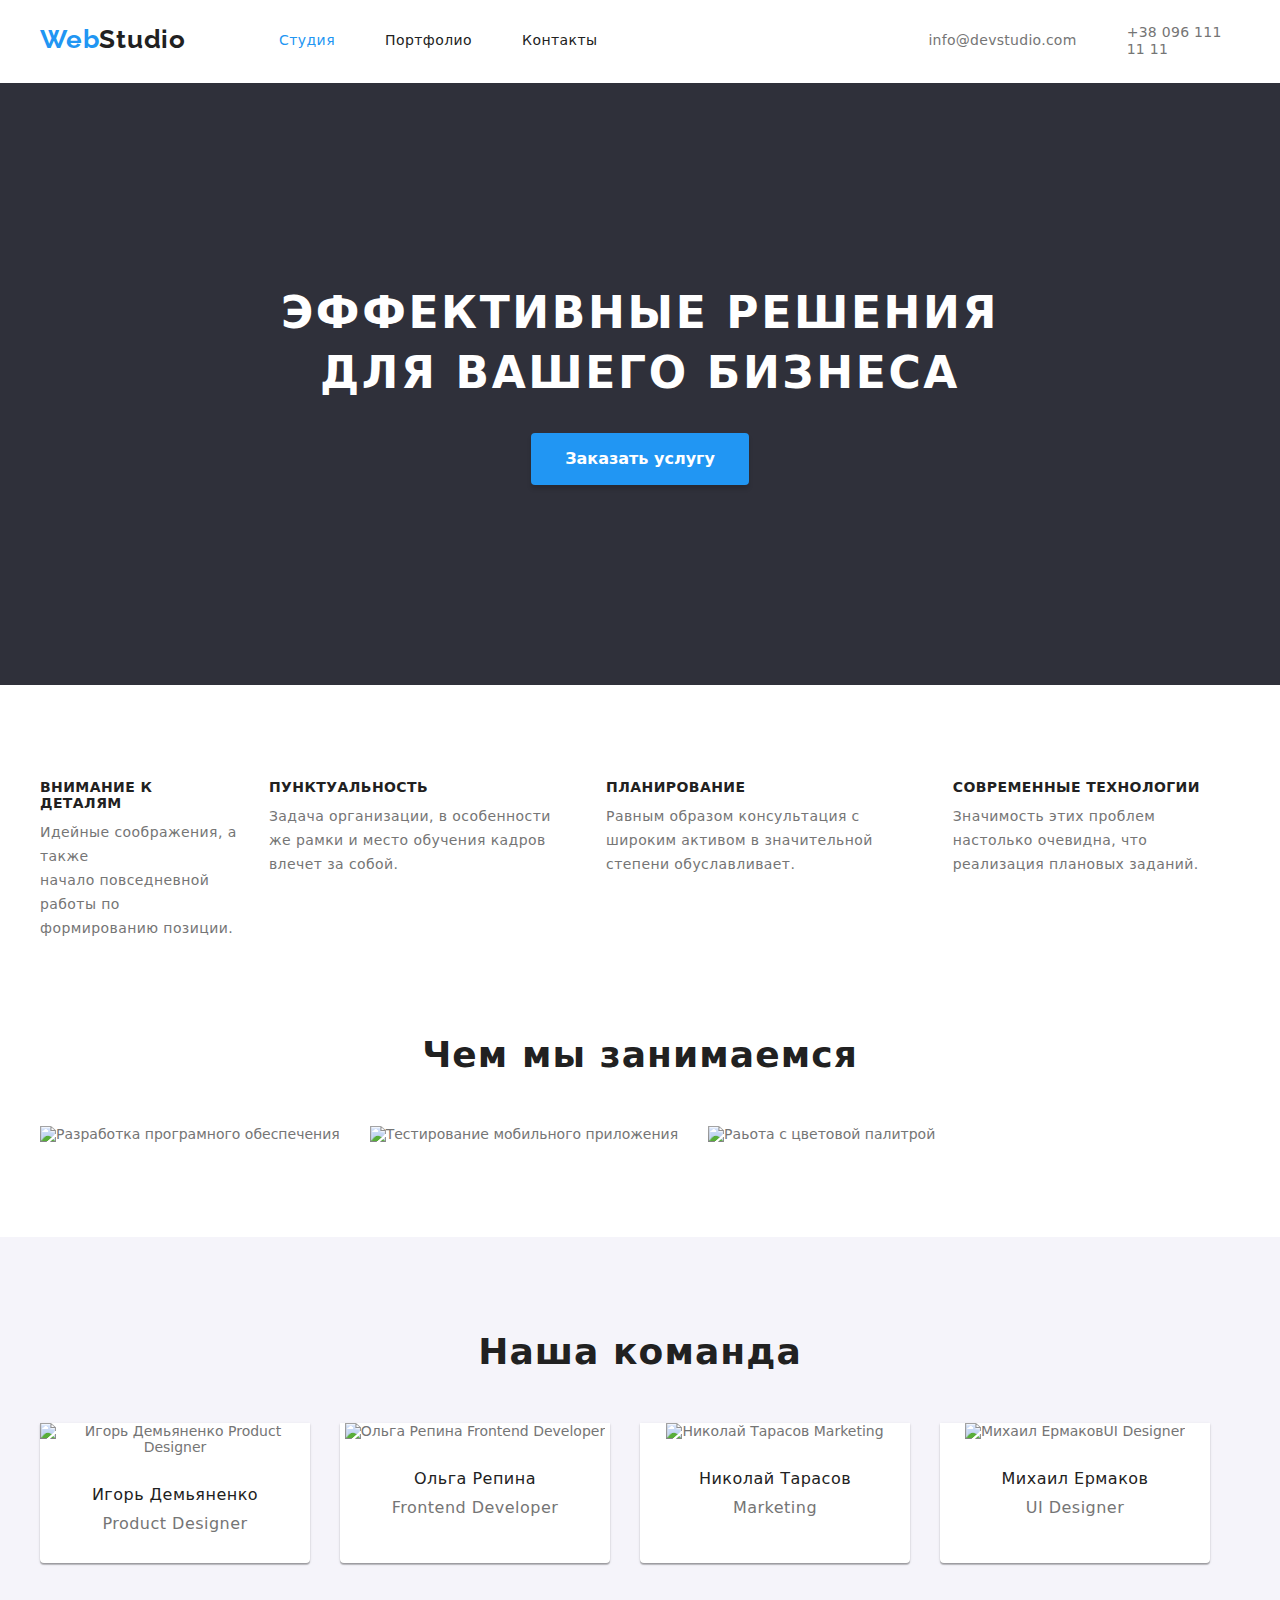
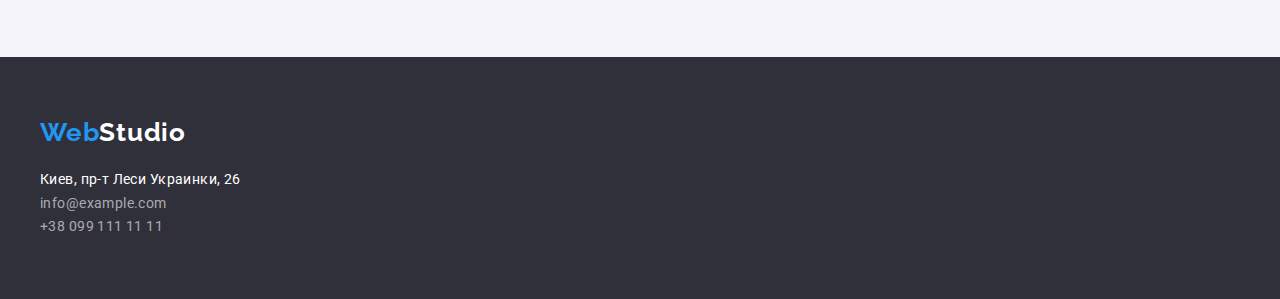
==== index.html @ 377e7682 "Флекс контейнери розмітка" ====
<!DOCTYPE html>
<html lang="ru">
  <head>
    <meta charset="UTF-8" />
    <meta http-equiv="X-UA-Compatible" content="IE=edge" />
    <meta name="viewport" content="width=device-width, initial-scale=1.0" />
    <title>Document</title>
    <link rel="stylesheet" href="./css/styles.css" />
    <link rel="preconnect" href="https://fonts.googleapis.com" />
    <link rel="preconnect" href="https://fonts.gstatic.com" crossorigin />
    <link
      href="https://fonts.googleapis.com/css2?family=Raleway:wght@700&family=Roboto:wght@400;500;700;900&display=swap"
      rel="stylesheet"
    />
    <link
      rel="stylesheet"
      href="https://cdnjs.cloudflare.com/ajax/libs/modern-normalize/1.1.0/modern-normalize.min.css"
    />
  </head>
  <body>
    <!-- Header -->
    <header >
      <div class="container header-container">
        <nav class="nav">
          <a href="" lang="en" class="logo"
            >Web<span class="studio">Studio</span></a
          >
          <ul class="list header-list ">
            <li class="list">
              <a href="" class="nav-link active link">Студия</a>
            </li class="list">
            <li>
              <a href="./portfolio.html" class="nav-link link">Портфолио</a>
            </li class="list">
            <li class="list"><a href="" class="nav-link link">Контакты</a></li>
          </ul>
        </nav>
        <ul class="list header-contacts">
          <li>
            <a href="mailto:info@devstudio.com" lang="en" class="info link"
              >info@devstudio.com</a
            >
          </li>
          <li>
            <a href="tel:+380961111111" class="info link">+38 096 111 11 11</a>
          </li>
        </ul>
      </div>
    </header>

    <main>
      <!-- Эффективные решения для вашего бизнеса -->
      <section class="hero section-padding">
        <h1 class="hero-title">
          Эффективные решения <br />
          для вашего бизнеса
        </h1>
        <button type="button" class="button-hero">Заказать услугу</button>
      </section>

      <!--Текстові блоки -->
      <section class="features section">
       <div class="container">
            <h2 hidden>Features</h2>
        <ul class="list features-list">
          <li class="features-item">
            <h3 class="features-header">Внимание к деталям</h3>
            <p class="features-text">
              Идейные соображения, а также <br>
              начало повседневной работы по
              формированию позиции.
            </p>
          </li>
          <li class="features-item">
            <h3 class="features-header">Пунктуальность</h3>
            <p class="features-text">
              Задача организации, в особенности же рамки и место обучения кадров
              влечет за собой.
            </p>
          </li>
          <li class="features-item">
            <h3 class="features-header">Планирование</h3>
            <p class="features-text">
              Равным образом консультация с широким активом в значительной
              степени обуславливает.
            </p>
          </li>
          <li class="features-item">
            <h3 class="features-header">Современные технологии</h3>
            <p class="features-text">
              Значимость этих проблем настолько очевидна, что реализация
              плановых заданий.
            </p>
          </li>
        </ul>
       </div>
      </section>
      <!-- Чем мы занимаемся -->
      <section class="occupation  section-bottom">
        <h2 class="occupation-header header">Чем мы занимаемся</h2>
       <div class="container">
            <ul class="list occupation-list">
          <li class="occupation-item">
            <img
              src="../goit-markup-hw-01/images/box1.jpg"
              alt="Разработка програмного обеспечения"
              width="370"
            />
          </li>
          <li class="occupation-item">
            <img
              src="../goit-markup-hw-01/images/box2.jpg"
              alt="Тестирование мобильного приложения"
              width="370"
            />
          </li>
          <li class="occupation-item">
            <img
              src="../goit-markup-hw-01/images/box3.jpg"
              alt="Раьота с цветовой палитрой"
              width="370"
            />
          </li>
        </ul>
       </div>
      </section>
      <!-- Команда -->
      <section class="team section">
        <div class="container">
            <h2 class="header comand-header">Наша команда</h2>
        <ul class="list team-list">
          <li class="team-icon">
            <img
              src="../goit-markup-hw-01/images/people1.jpg"
              alt="Игорь Демьяненко Product Designer"
              width="270"
            />
            <h3 class="team-name">Игорь Демьяненко</h3>
            <p lang="en" class="team-text">Product Designer</p>
          </li>
          <li class="team-icon">
            <img
              src="../goit-markup-hw-01/images/people2.jpg"
              alt="Ольга Репина Frontend Developer"
              width="270"
            />
            <h3 class="team-name">Ольга Репина</h3>
            <p lang="en" class="team-text">Frontend Developer</p>
          </li>
          <li class="team-icon">
            <img
              src="../goit-markup-hw-01/images/people3.jpg"
              alt="Николай Тарасов Marketing"
              width="270"
            />
            <h3 class="team-name">Николай Тарасов</h3>
            <p lang="en" class="team-text">Marketing</p>
          </li>
          <li class="team-icon">
            <img
              src="../goit-markup-hw-01/images/people4.jpg"
              alt=" Михаил ЕрмаковUI Designer"
              width="270"
            />
            <h3 class="team-name">Михаил Ермаков</h3>
            <p lang="en" class="team-text">UI Designer</p>
          </li>
        </ul>
        </div>
      </section>
    </main>

    <footer>
     <div class="container small-container">
          <a href="" lang="en" class="logo logo-bottom"
        >Web<span class="studio-bottom">Studio</span></a
      >
      <address>
        <ul class="list footer-list">
          <li>
            <a href="" class="footer-link address link"
              >Киев, пр-т Леси Украинки, 26</a
            >
          </li>
          <li>
            <a href="mailto:info@example.com " class="footer-link link"
              >info@example.com</a
            >
          </li>
          <li>
            <a href="tel:+380991111111" class="footer-link link"
              >+38 099 111 11 11</a
            >
          </li>
        </ul>
      </address>
     </div>
    </footer>
  </body>
</html>
---- css/styles.css ----
:root {
  --headers-text: #212121;
  --main-text: #757575;
  --accent-text: #2196f3;
  --main-background: #ffffff;
  --white-header: #ffffff;
  --background-accent: #2f303a;
  --background-grey: #f5f4fa;
  --grey: rgba(255, 255, 255, 0.6);
}
body {
  font-family: "Roboto", sans-serif;
  color: var(--main-text);
  background-color: var(--main-background);
  font-size: 14px;
}
/* Утилиты */
h1,
h2,
h3,
h4,
h5,
h6,
p,
ul {
  margin: 0;
  padding: 0;
}
.list {
  list-style: none;
}
.link {
  text-decoration: none;
}

.container {
  margin: 0 auto;
  width: 1230px;
  padding-left: 15px;
  padding-right: 15px;
}
/* Секції */
.section-padding {
  padding-bottom: 200px;
  padding-top: 200px;
}

.section-bottom {
  padding-bottom: 94px;
}
.section {
  padding-bottom: 94px;
  padding-top: 94px;
}
/* Header */
.header-container {
  margin-top: 24px;
  margin-bottom: 25px;
}
.logo {
  margin-right: 93px;

  font-family: "Raleway", sans-serif;
  font-weight: 700;
  font-size: 26px;
  line-height: 1.19;
  text-decoration: none;
  letter-spacing: 0.03em;
  color: var(--accent-text);
}
.studio {
  color: var(--headers-text);
}
.header-list {
  display: flex;
  align-items: center;
}
.header-list > li:not(:last-child) {
  margin-right: 50px;
}
.header-list > li:last-child {
  margin-right: auto;
}
.header-contacts {
  display: flex;
  align-items: center;
  margin-left: 331px;
}
.header-contacts > li:not(:last-child) {
  margin-right: 50px;
}

.header-container {
  display: flex;
}
.nav {
  display: flex;
}
.nav-link {
  color: var(--headers-text);
  font-weight: 500;
  font-size: 14px;
  line-height: 1.14;
  letter-spacing: 0.03em;
}
.nav-link:hover,
.nav-link:focus {
  color: var(--accent-text);
}
.info {
  color: inherit;
  font-weight: 500;
  line-height: 1.14;
  letter-spacing: 0.02em;
}
.info:hover,
.info:focus {
  color: var(--accent-text);
}
.active {
  color: var(--accent-text);
}

/* Hero */
.hero {
  background-color: var(--background-accent);
  text-align: center;
}
.hero-title {
  padding-bottom: 30px;

  font-weight: 900;
  font-size: 44px;
  line-height: 1.36;
  color: var(--white-header);

  text-align: center;
  letter-spacing: 0.06em;
  text-transform: uppercase;
}

.button-hero {
  min-width: 200px;
  padding: 10px 32px;

  text-align: center;

  color: var(--white-header);
  background: var(--accent-text);
  box-shadow: 0px 4px 4px rgba(0, 0, 0, 0.15);
  border-radius: 4px;
  border-color: transparent;
  cursor: pointer;
  font-family: inherit;

  font-weight: 700;
  font-size: 16px;
  line-height: 1.8;
}
/* Features*/
.features-header {
  margin-bottom: 10px;

  font-weight: 700;
  line-height: 16px;
  text-transform: uppercase;
  color: var(--headers-text);
  letter-spacing: 0.03em;
  font-size: 14px;
}
.features-text {
  line-height: 1.7;
  letter-spacing: 0.03em;
}
.features-list {
  display: flex;
}
.features-item {
  width: calc((100%-3 * 30px) / 4);
  margin-right: 30px;
}
.features-item:last-child {
  margin-right: 0;
}
/* header */
.header {
  font-weight: 700;
  font-size: 36px;
  line-height: 1.17;
  text-align: center;
  color: var(--headers-text);
  letter-spacing: 0.03em;
}
/* Occupation */
.occupation-header {
  margin-bottom: 50px;
}
.occupation-list {
  display: flex;
  flex-wrap: wrap;
}

.occupation-item:not(:last-child) {
  margin-right: 30px;
}
/* Team */
.comand-header {
  margin-bottom: 50px;
}
.team {
  background-color: var(--background-grey);
}
.team-list {
  display: flex;
  flex-wrap: wrap;
}
.team-name {
  margin-bottom: 10px;
  font-weight: 500;
  font-size: 16px;
  line-height: 1.19;
  color: var(--headers-text);
  letter-spacing: 0.03em;
}
.team-text {
  padding-bottom: 30px;

  font-size: 16px;
  line-height: 1.19;
  letter-spacing: 0.03em;
  color: var(--main-text);
}

.team-icon {
  width: 270px;

  text-align: center;
  background-color: var(--main-background);
  box-shadow: 0px 1px 3px rgba(0, 0, 0, 0.12), 0px 1px 1px rgba(0, 0, 0, 0.14),
    0px 2px 1px rgba(0, 0, 0, 0.2);
  border-radius: 0px 0px 4px 4px;
}
.team-icon:not(:last-child) {
  margin-right: 30px;
}
.team-icon > img {
  margin-bottom: 30px;
}
/* FOOTER */
footer {
  background-color: var(--background-accent);
}
.small-container {
  padding-top: 60px;
  padding-bottom: 60px;
}
.logo-bottom {
  display: inline-block;
  margin-bottom: 20px;
}
.footer-link {
  font-weight: 400;
  line-height: 1.7;
  color: inherit;
  font-family: "Roboto";
  font-style: normal;
  letter-spacing: 0.03em;
  color: var(--grey);
}
footer-list:not(:last-child) {
  margin-bottom: 9px;
}

.footer-link:hover,
.footer-link:focus {
  color: var(--accent-text);
}
.address {
  color: var(--white-header);
}
.studio-bottom {
  color: var(--white-header);
}

/* PORTFOLIO HTML */

/* PORTFOLIO */
.button {
  font-weight: 700;
  font-size: 16px;
  line-height: 1.6;
  color: var(--headers-text);
  background-color: var(--main-background);
  border: none;
  background-color: var(--background-grey);
  border-radius: 4px;
  cursor: pointer;
  letter-spacing: 0.03em;
  font-family: inherit;
}
.button:hover,
button:focus {
  color: var(--white-header);
  background-color: var(--accent-text);
}
.buttons {
  margin-bottom: 34px;
  display: flex;
  justify-content: center;
}
.button {
  padding: 6px 22px;
  margin-right: 8px;
}

.portfolio-list {
  display: flex;
  flex-wrap: wrap;

  margin-right: 30px;
  margin-bottom: 30px;
}
.portfolio-item {
  width: 370px;
  margin-right: 30px;
  margin-bottom: 30px;
}
.portfolio-item:nth-child(3n) {
  margin-right: 0px;
}
.portfolio-item:nth-last-child(-n + 3) {
  margin-bottom: 0;
}
.portfolio-header {
  margin-left: 24px;
  margin-bottom: 4px;

  font-weight: 700;
  font-size: 18px;
  line-height: 2;
  letter-spacing: 0.06em;
  color: var(--headers-text);
}
.portfolio-text {
  margin-left: 24px;
  margin-bottom: 20px;

  font-size: 16px;
  line-height: 1.8;
  color: var(--main-text);
  letter-spacing: 0.03em;
}
.portfolio-img {
  margin-bottom: 20px;
}
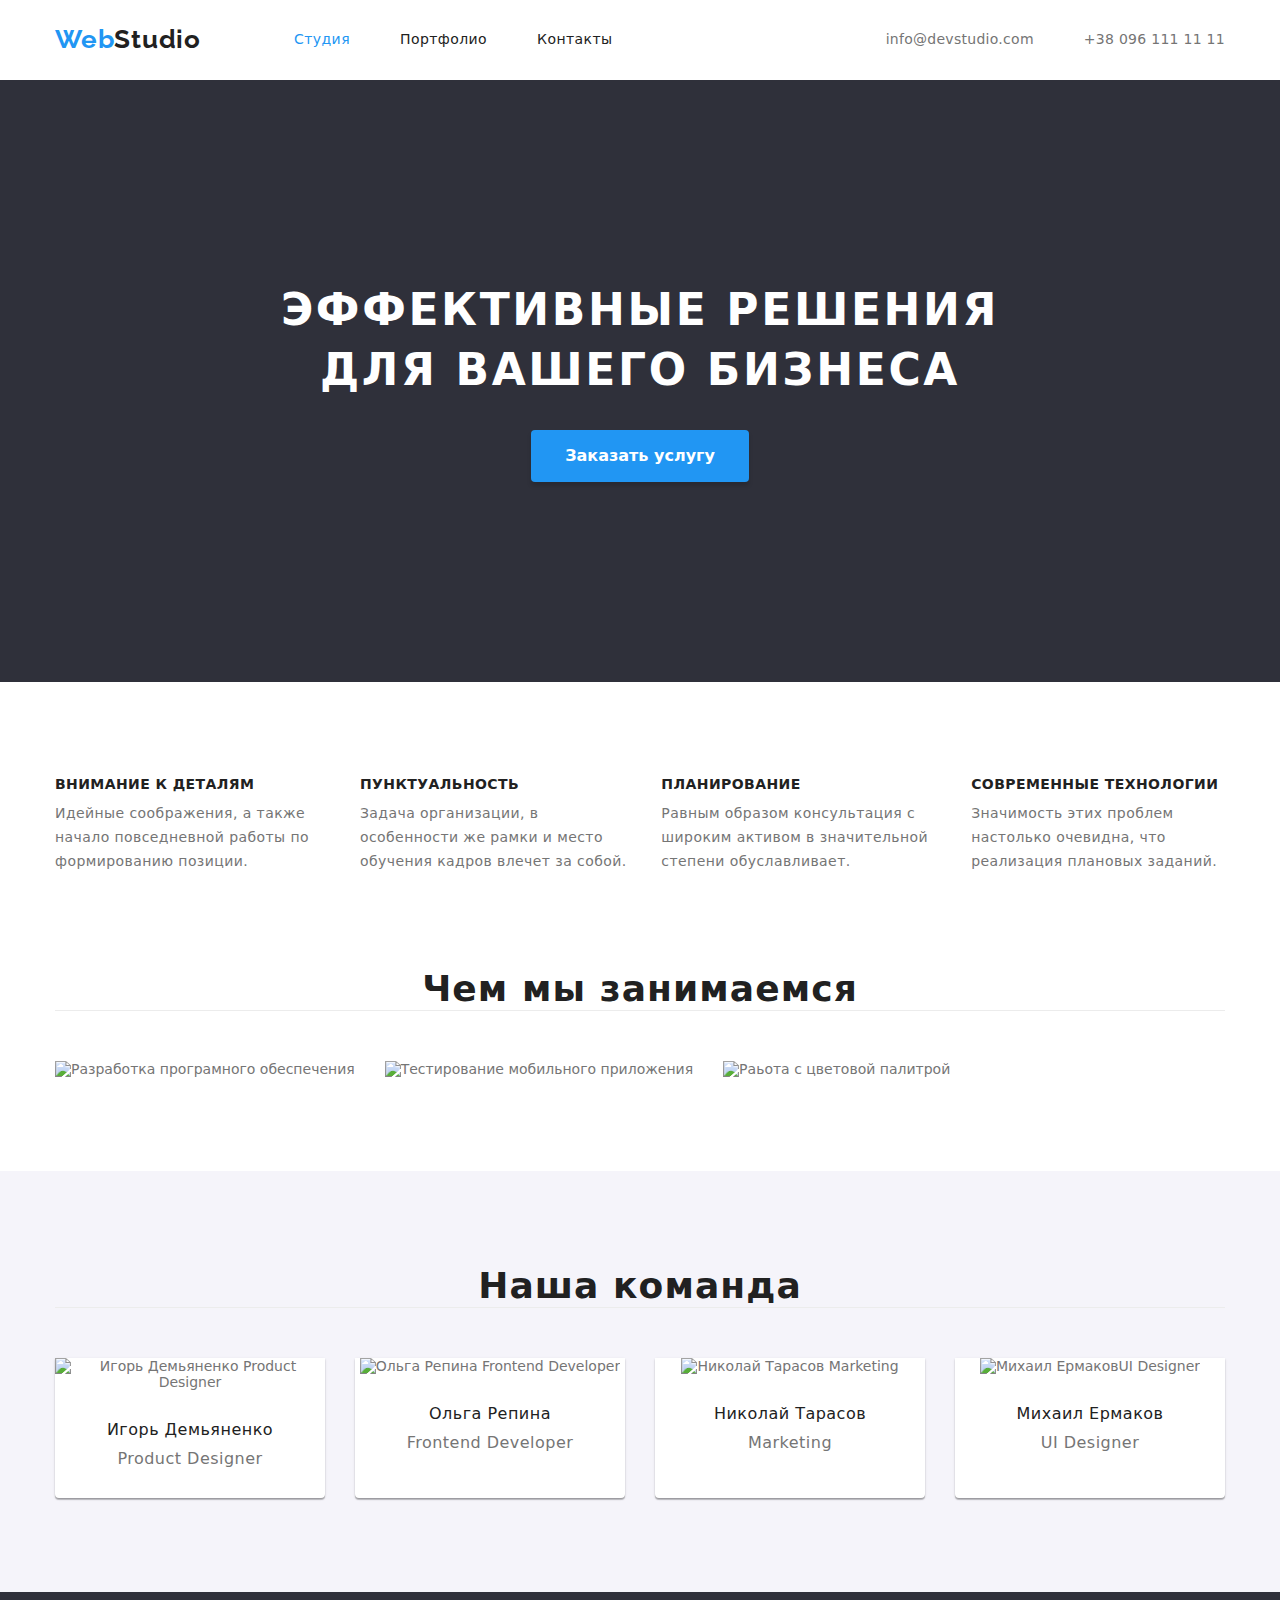
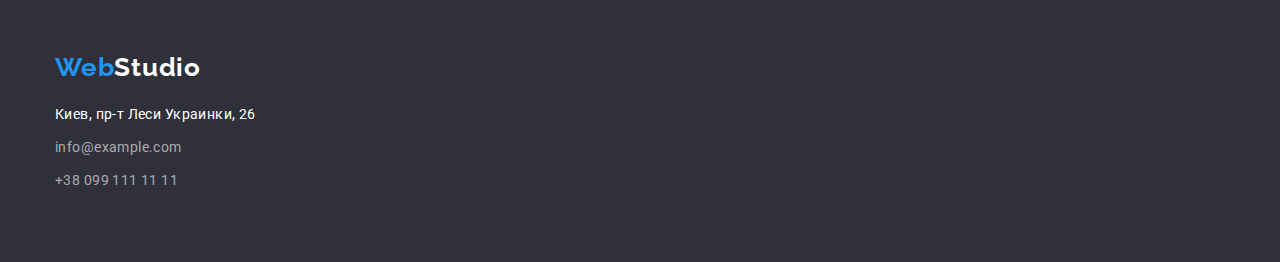
==== commit 666eabfb: "правки" ====
--- a/index.html
+++ b/index.html
@@ -6,6 +6,8 @@
     <meta name="viewport" content="width=device-width, initial-scale=1.0" />
     <title>Document</title>
     <link rel="stylesheet" href="./css/styles.css" />
+    <link rel="preconnect" href="https://fonts.googleapis.com" />
+    <link rel="preconnect" href="https://fonts.gstatic.com" crossorigin />
     <link rel="preconnect" href="https://fonts.googleapis.com" />
     <link rel="preconnect" href="https://fonts.gstatic.com" crossorigin />
     <link
@@ -19,19 +21,19 @@
   </head>
   <body>
     <!-- Header -->
-    <header >
-      <div class="container header-container">
+    <header>
+      <div class="header-container container">
         <nav class="nav">
           <a href="" lang="en" class="logo"
             >Web<span class="studio">Studio</span></a
           >
-          <ul class="list header-list ">
+          <ul class="list header-list">
             <li class="list">
               <a href="" class="nav-link active link">Студия</a>
-            </li class="list">
+            </li>
             <li>
               <a href="./portfolio.html" class="nav-link link">Портфолио</a>
-            </li class="list">
+            </li>
             <li class="list"><a href="" class="nav-link link">Контакты</a></li>
           </ul>
         </nav>
@@ -49,152 +51,153 @@
     </header>
 
     <main>
-      <!-- Эффективные решения для вашего бизнеса -->
+      <!-- HERO -->
       <section class="hero section-padding">
-        <h1 class="hero-title">
-          Эффективные решения <br />
-          для вашего бизнеса
-        </h1>
-        <button type="button" class="button-hero">Заказать услугу</button>
+        <div class="container">
+          <h1 class="hero-title">
+            Эффективные решения <br />
+            для вашего бизнеса
+          </h1>
+          <button type="button" class="button-hero">Заказать услугу</button>
+        </div>
       </section>
 
       <!--Текстові блоки -->
       <section class="features section">
-       <div class="container">
-            <h2 hidden>Features</h2>
-        <ul class="list features-list">
-          <li class="features-item">
-            <h3 class="features-header">Внимание к деталям</h3>
-            <p class="features-text">
-              Идейные соображения, а также <br>
-              начало повседневной работы по
-              формированию позиции.
-            </p>
-          </li>
-          <li class="features-item">
-            <h3 class="features-header">Пунктуальность</h3>
-            <p class="features-text">
-              Задача организации, в особенности же рамки и место обучения кадров
-              влечет за собой.
-            </p>
-          </li>
-          <li class="features-item">
-            <h3 class="features-header">Планирование</h3>
-            <p class="features-text">
-              Равным образом консультация с широким активом в значительной
-              степени обуславливает.
-            </p>
-          </li>
-          <li class="features-item">
-            <h3 class="features-header">Современные технологии</h3>
-            <p class="features-text">
-              Значимость этих проблем настолько очевидна, что реализация
-              плановых заданий.
-            </p>
-          </li>
-        </ul>
-       </div>
+        <div class="container">
+          <h2 hidden>Features</h2>
+          <ul class="list features-list">
+            <li class="features-item">
+              <h3 class="features-header">Внимание к деталям</h3>
+              <p class="features-text">
+                Идейные соображения, а также начало повседневной работы по
+                формированию позиции.
+              </p>
+            </li>
+            <li class="features-item">
+              <h3 class="features-header">Пунктуальность</h3>
+              <p class="features-text">
+                Задача организации, в особенности же рамки и место обучения
+                кадров влечет за собой.
+              </p>
+            </li>
+            <li class="features-item">
+              <h3 class="features-header">Планирование</h3>
+              <p class="features-text">
+                Равным образом консультация с широким активом в значительной
+                степени обуславливает.
+              </p>
+            </li>
+            <li class="features-item">
+              <h3 class="features-header">Современные технологии</h3>
+              <p class="features-text">
+                Значимость этих проблем настолько очевидна, что реализация
+                плановых заданий.
+              </p>
+            </li>
+          </ul>
+        </div>
       </section>
       <!-- Чем мы занимаемся -->
-      <section class="occupation  section-bottom">
-        <h2 class="occupation-header header">Чем мы занимаемся</h2>
-       <div class="container">
-            <ul class="list occupation-list">
-          <li class="occupation-item">
-            <img
-              src="../goit-markup-hw-01/images/box1.jpg"
-              alt="Разработка програмного обеспечения"
-              width="370"
-            />
-          </li>
-          <li class="occupation-item">
-            <img
-              src="../goit-markup-hw-01/images/box2.jpg"
-              alt="Тестирование мобильного приложения"
-              width="370"
-            />
-          </li>
-          <li class="occupation-item">
-            <img
-              src="../goit-markup-hw-01/images/box3.jpg"
-              alt="Раьота с цветовой палитрой"
-              width="370"
-            />
-          </li>
-        </ul>
-       </div>
+      <section class="occupation section-bottom">
+        <div class="container">
+          <h2 class="occupation-header header">Чем мы занимаемся</h2>
+          <ul class="list occupation-list">
+            <li class="occupation-item">
+              <img
+                src="../goit-markup-hw-01/images/box1.jpg"
+                alt="Разработка програмного обеспечения"
+                width="370"
+              />
+            </li>
+            <li class="occupation-item">
+              <img
+                src="../goit-markup-hw-01/images/box2.jpg"
+                alt="Тестирование мобильного приложения"
+                width="370"
+              />
+            </li>
+            <li class="occupation-item occupation-item-last">
+              <img
+                src="../goit-markup-hw-01/images/box3.jpg"
+                alt="Раьота с цветовой палитрой"
+                width="370"
+              />
+            </li>
+          </ul>
+        </div>
       </section>
       <!-- Команда -->
       <section class="team section">
         <div class="container">
-            <h2 class="header comand-header">Наша команда</h2>
-        <ul class="list team-list">
-          <li class="team-icon">
-            <img
-              src="../goit-markup-hw-01/images/people1.jpg"
-              alt="Игорь Демьяненко Product Designer"
-              width="270"
-            />
-            <h3 class="team-name">Игорь Демьяненко</h3>
-            <p lang="en" class="team-text">Product Designer</p>
-          </li>
-          <li class="team-icon">
-            <img
-              src="../goit-markup-hw-01/images/people2.jpg"
-              alt="Ольга Репина Frontend Developer"
-              width="270"
-            />
-            <h3 class="team-name">Ольга Репина</h3>
-            <p lang="en" class="team-text">Frontend Developer</p>
-          </li>
-          <li class="team-icon">
-            <img
-              src="../goit-markup-hw-01/images/people3.jpg"
-              alt="Николай Тарасов Marketing"
-              width="270"
-            />
-            <h3 class="team-name">Николай Тарасов</h3>
-            <p lang="en" class="team-text">Marketing</p>
-          </li>
-          <li class="team-icon">
-            <img
-              src="../goit-markup-hw-01/images/people4.jpg"
-              alt=" Михаил ЕрмаковUI Designer"
-              width="270"
-            />
-            <h3 class="team-name">Михаил Ермаков</h3>
-            <p lang="en" class="team-text">UI Designer</p>
-          </li>
-        </ul>
+          <h2 class="header comand-header">Наша команда</h2>
+          <ul class="list team-list">
+            <li class="team-icon">
+              <img
+                src="../goit-markup-hw-01/images/people1.jpg"
+                alt="Игорь Демьяненко Product Designer"
+                width="270"
+              />
+              <h3 class="team-name">Игорь Демьяненко</h3>
+              <p lang="en" class="team-text">Product Designer</p>
+            </li>
+            <li class="team-icon">
+              <img
+                src="../goit-markup-hw-01/images/people2.jpg"
+                alt="Ольга Репина Frontend Developer"
+                width="270"
+              />
+              <h3 class="team-name">Ольга Репина</h3>
+              <p lang="en" class="team-text">Frontend Developer</p>
+            </li>
+            <li class="team-icon">
+              <img
+                src="../goit-markup-hw-01/images/people3.jpg"
+                alt="Николай Тарасов Marketing"
+                width="270"
+              />
+              <h3 class="team-name">Николай Тарасов</h3>
+              <p lang="en" class="team-text">Marketing</p>
+            </li>
+            <li class="team-icon">
+              <img
+                src="../goit-markup-hw-01/images/people4.jpg"
+                alt=" Михаил ЕрмаковUI Designer"
+                width="270"
+              />
+              <h3 class="team-name">Михаил Ермаков</h3>
+              <p lang="en" class="team-text">UI Designer</p>
+            </li>
+          </ul>
         </div>
       </section>
     </main>
 
     <footer>
-     <div class="container small-container">
-          <a href="" lang="en" class="logo logo-bottom"
-        >Web<span class="studio-bottom">Studio</span></a
-      >
-      <address>
-        <ul class="list footer-list">
-          <li>
-            <a href="" class="footer-link address link"
-              >Киев, пр-т Леси Украинки, 26</a
-            >
-          </li>
-          <li>
-            <a href="mailto:info@example.com " class="footer-link link"
-              >info@example.com</a
-            >
-          </li>
-          <li>
-            <a href="tel:+380991111111" class="footer-link link"
-              >+38 099 111 11 11</a
-            >
-          </li>
-        </ul>
-      </address>
-     </div>
+      <div class="container small-container">
+        <a href="" lang="en" class="logo logo-bottom"
+          >Web<span class="studio-bottom">Studio</span></a
+        >
+        <address>
+          <ul class="list footer-list">
+            <li>
+              <a href="" class="footer-link address link"
+                >Киев, пр-т Леси Украинки, 26</a
+              >
+            </li>
+            <li>
+              <a href="mailto:info@example.com " class="footer-link link"
+                >info@example.com</a
+              >
+            </li>
+            <li>
+              <a href="tel:+380991111111" class="footer-link link"
+                >+38 099 111 11 11</a
+              >
+            </li>
+          </ul>
+        </address>
+      </div>
     </footer>
   </body>
 </html>
--- a/css/styles.css
+++ b/css/styles.css
@@ -7,6 +7,7 @@
   --background-accent: #2f303a;
   --background-grey: #f5f4fa;
   --grey: rgba(255, 255, 255, 0.6);
+  --border: #ececec;
 }
 body {
   font-family: "Roboto", sans-serif;
@@ -35,9 +36,9 @@
 
 .container {
   margin: 0 auto;
-  width: 1230px;
-  padding-left: 15px;
-  padding-right: 15px;
+  width: 1170px;
+  /* padding-left: 15px;
+  padding-right: 15px; */
 }
 /* Секції */
 .section-padding {
@@ -53,10 +54,14 @@
   padding-top: 94px;
 }
 /* Header */
+.header {
+  border-bottom: 1px solid var(--border);
+}
 .header-container {
   margin-top: 24px;
   margin-bottom: 25px;
 }
+
 .logo {
   margin-right: 93px;
 
@@ -81,10 +86,13 @@
 .header-list > li:last-child {
   margin-right: auto;
 }
+.header-list .link {
+  padding-bottom: 32px;
+  padding-top: 32px;
+}
 .header-contacts {
   display: flex;
   align-items: center;
-  margin-left: 331px;
 }
 .header-contacts > li:not(:last-child) {
   margin-right: 50px;
@@ -92,6 +100,7 @@
 
 .header-container {
   display: flex;
+  justify-content: space-between;
 }
 .nav {
   display: flex;
@@ -127,7 +136,7 @@
   text-align: center;
 }
 .hero-title {
-  padding-bottom: 30px;
+  margin-bottom: 30px;
 
   font-weight: 900;
   font-size: 44px;
@@ -223,8 +232,6 @@
   letter-spacing: 0.03em;
 }
 .team-text {
-  padding-bottom: 30px;
-
   font-size: 16px;
   line-height: 1.19;
   letter-spacing: 0.03em;
@@ -233,7 +240,7 @@
 
 .team-icon {
   width: 270px;
-
+  padding-bottom: 30px;
   text-align: center;
   background-color: var(--main-background);
   box-shadow: 0px 1px 3px rgba(0, 0, 0, 0.12), 0px 1px 1px rgba(0, 0, 0, 0.14),
@@ -255,7 +262,7 @@
   padding-bottom: 60px;
 }
 .logo-bottom {
-  display: inline-block;
+  display: block;
   margin-bottom: 20px;
 }
 .footer-link {
@@ -267,7 +274,8 @@
   letter-spacing: 0.03em;
   color: var(--grey);
 }
-footer-list:not(:last-child) {
+.footer-link {
+  display: inline-block;
   margin-bottom: 9px;
 }
 
@@ -304,12 +312,14 @@
   background-color: var(--accent-text);
 }
 .buttons {
-  margin-bottom: 34px;
+  margin-bottom: 50px;
   display: flex;
   justify-content: center;
 }
 .button {
   padding: 6px 22px;
+}
+.buttons > li {
   margin-right: 8px;
 }
 
@@ -327,9 +337,11 @@
 }
 .portfolio-item:nth-child(3n) {
   margin-right: 0px;
+  padding-right: 0px;
 }
 .portfolio-item:nth-last-child(-n + 3) {
-  margin-bottom: 0;
+  margin-bottom: 0px;
+  padding-right: 0px;
 }
 .portfolio-header {
   margin-left: 24px;
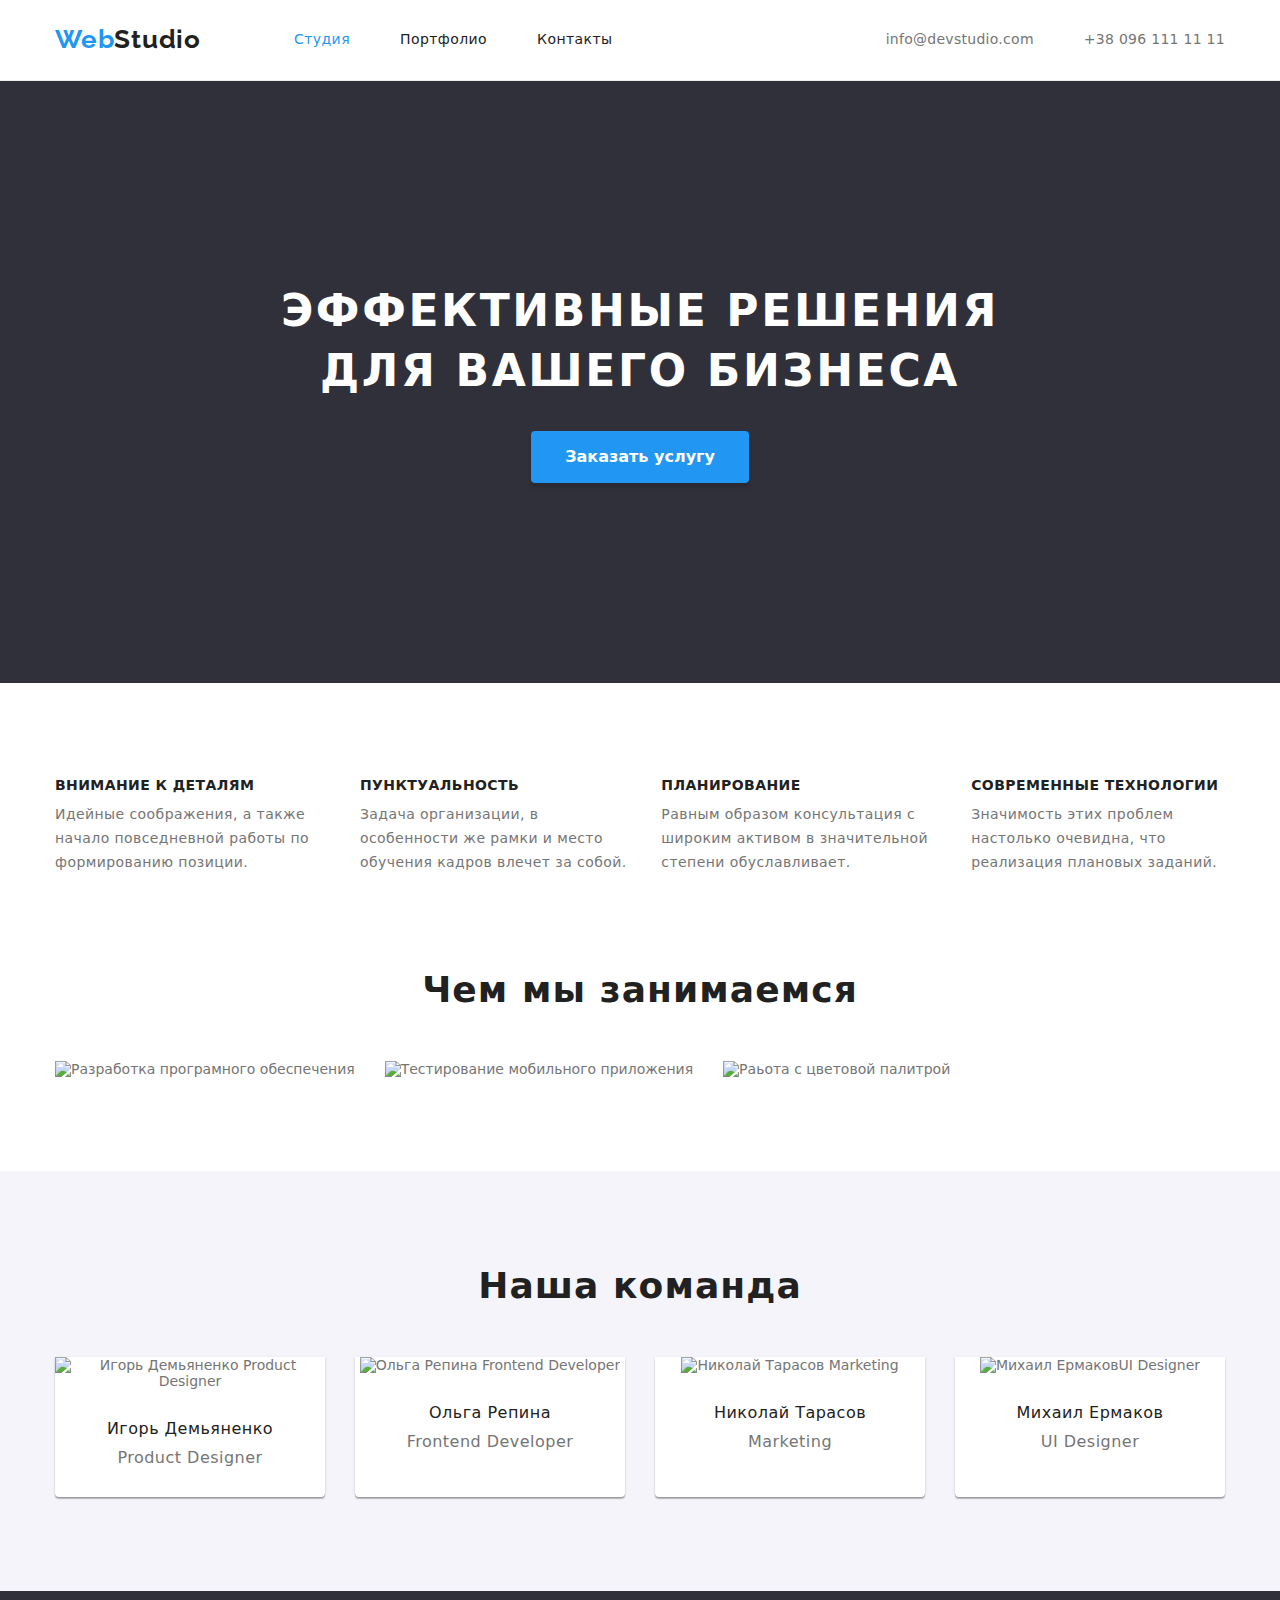
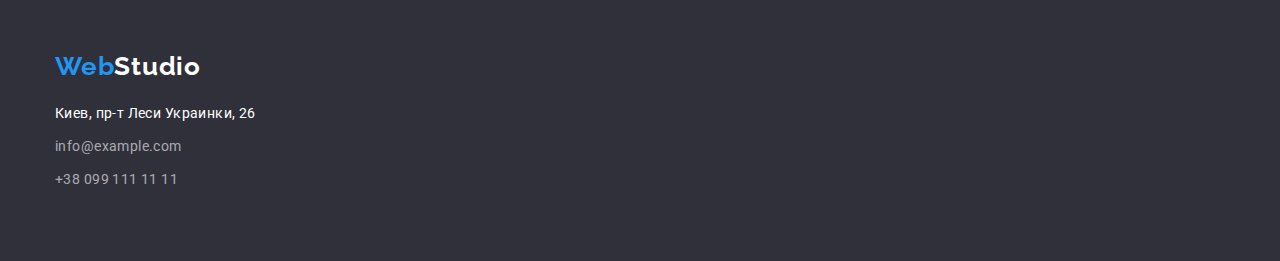
==== commit 2060ed54: "правки" ====
--- a/index.html
+++ b/index.html
@@ -138,8 +138,11 @@
                 alt="Игорь Демьяненко Product Designer"
                 width="270"
               />
-              <h3 class="team-name">Игорь Демьяненко</h3>
-              <p lang="en" class="team-text">Product Designer</p>
+
+              <div class="team-content">
+                <h3 class="team-name">Игорь Демьяненко</h3>
+                <p lang="en" class="team-text">Product Designer</p>
+              </div>
             </li>
             <li class="team-icon">
               <img
@@ -147,8 +150,10 @@
                 alt="Ольга Репина Frontend Developer"
                 width="270"
               />
-              <h3 class="team-name">Ольга Репина</h3>
-              <p lang="en" class="team-text">Frontend Developer</p>
+              <div class="team-content">
+                <h3 class="team-name">Ольга Репина</h3>
+                <p lang="en" class="team-text">Frontend Developer</p>
+              </div>
             </li>
             <li class="team-icon">
               <img
@@ -156,8 +161,10 @@
                 alt="Николай Тарасов Marketing"
                 width="270"
               />
-              <h3 class="team-name">Николай Тарасов</h3>
-              <p lang="en" class="team-text">Marketing</p>
+              <div class="team-content">
+                <h3 class="team-name">Николай Тарасов</h3>
+                <p lang="en" class="team-text">Marketing</p>
+              </div>
             </li>
             <li class="team-icon">
               <img
@@ -165,8 +172,10 @@
                 alt=" Михаил ЕрмаковUI Designer"
                 width="270"
               />
-              <h3 class="team-name">Михаил Ермаков</h3>
-              <p lang="en" class="team-text">UI Designer</p>
+              <div class="team-content">
+                <h3 class="team-name">Михаил Ермаков</h3>
+                <p lang="en" class="team-text">UI Designer</p>
+              </div>
             </li>
           </ul>
         </div>
--- a/css/styles.css
+++ b/css/styles.css
@@ -54,7 +54,7 @@
   padding-top: 94px;
 }
 /* Header */
-.header {
+header {
   border-bottom: 1px solid var(--border);
 }
 .header-container {
@@ -225,6 +225,7 @@
 }
 .team-name {
   margin-bottom: 10px;
+
   font-weight: 500;
   font-size: 16px;
   line-height: 1.19;
@@ -237,10 +238,12 @@
   letter-spacing: 0.03em;
   color: var(--main-text);
 }
-
+.team-content {
+  padding: 30px;
+}
 .team-icon {
   width: 270px;
-  padding-bottom: 30px;
+  /* padding-bottom: 30px; */
   text-align: center;
   background-color: var(--main-background);
   box-shadow: 0px 1px 3px rgba(0, 0, 0, 0.12), 0px 1px 1px rgba(0, 0, 0, 0.14),
@@ -250,9 +253,7 @@
 .team-icon:not(:last-child) {
   margin-right: 30px;
 }
-.team-icon > img {
-  margin-bottom: 30px;
-}
+
 /* FOOTER */
 footer {
   background-color: var(--background-accent);
@@ -327,24 +328,18 @@
   display: flex;
   flex-wrap: wrap;
 
+  margin-right: -30px;
+  margin-bottom: -30px;
+}
+.portfolio-item {
+  /* width: 370px; */
+  width: calc(100% / 3-30px);
   margin-right: 30px;
   margin-bottom: 30px;
 }
-.portfolio-item {
-  width: 370px;
-  margin-right: 30px;
-  margin-bottom: 30px;
-}
-.portfolio-item:nth-child(3n) {
-  margin-right: 0px;
-  padding-right: 0px;
-}
-.portfolio-item:nth-last-child(-n + 3) {
-  margin-bottom: 0px;
-  padding-right: 0px;
-}
+
 .portfolio-header {
-  margin-left: 24px;
+  /* margin-left: 24px; */
   margin-bottom: 4px;
 
   font-weight: 700;
@@ -354,14 +349,13 @@
   color: var(--headers-text);
 }
 .portfolio-text {
-  margin-left: 24px;
-  margin-bottom: 20px;
-
   font-size: 16px;
   line-height: 1.8;
   color: var(--main-text);
   letter-spacing: 0.03em;
 }
-.portfolio-img {
-  margin-bottom: 20px;
-}
+.portfolio-content {
+  padding-top: 20px;
+  padding-bottom: 20px;
+  padding-left: 24px;
+}
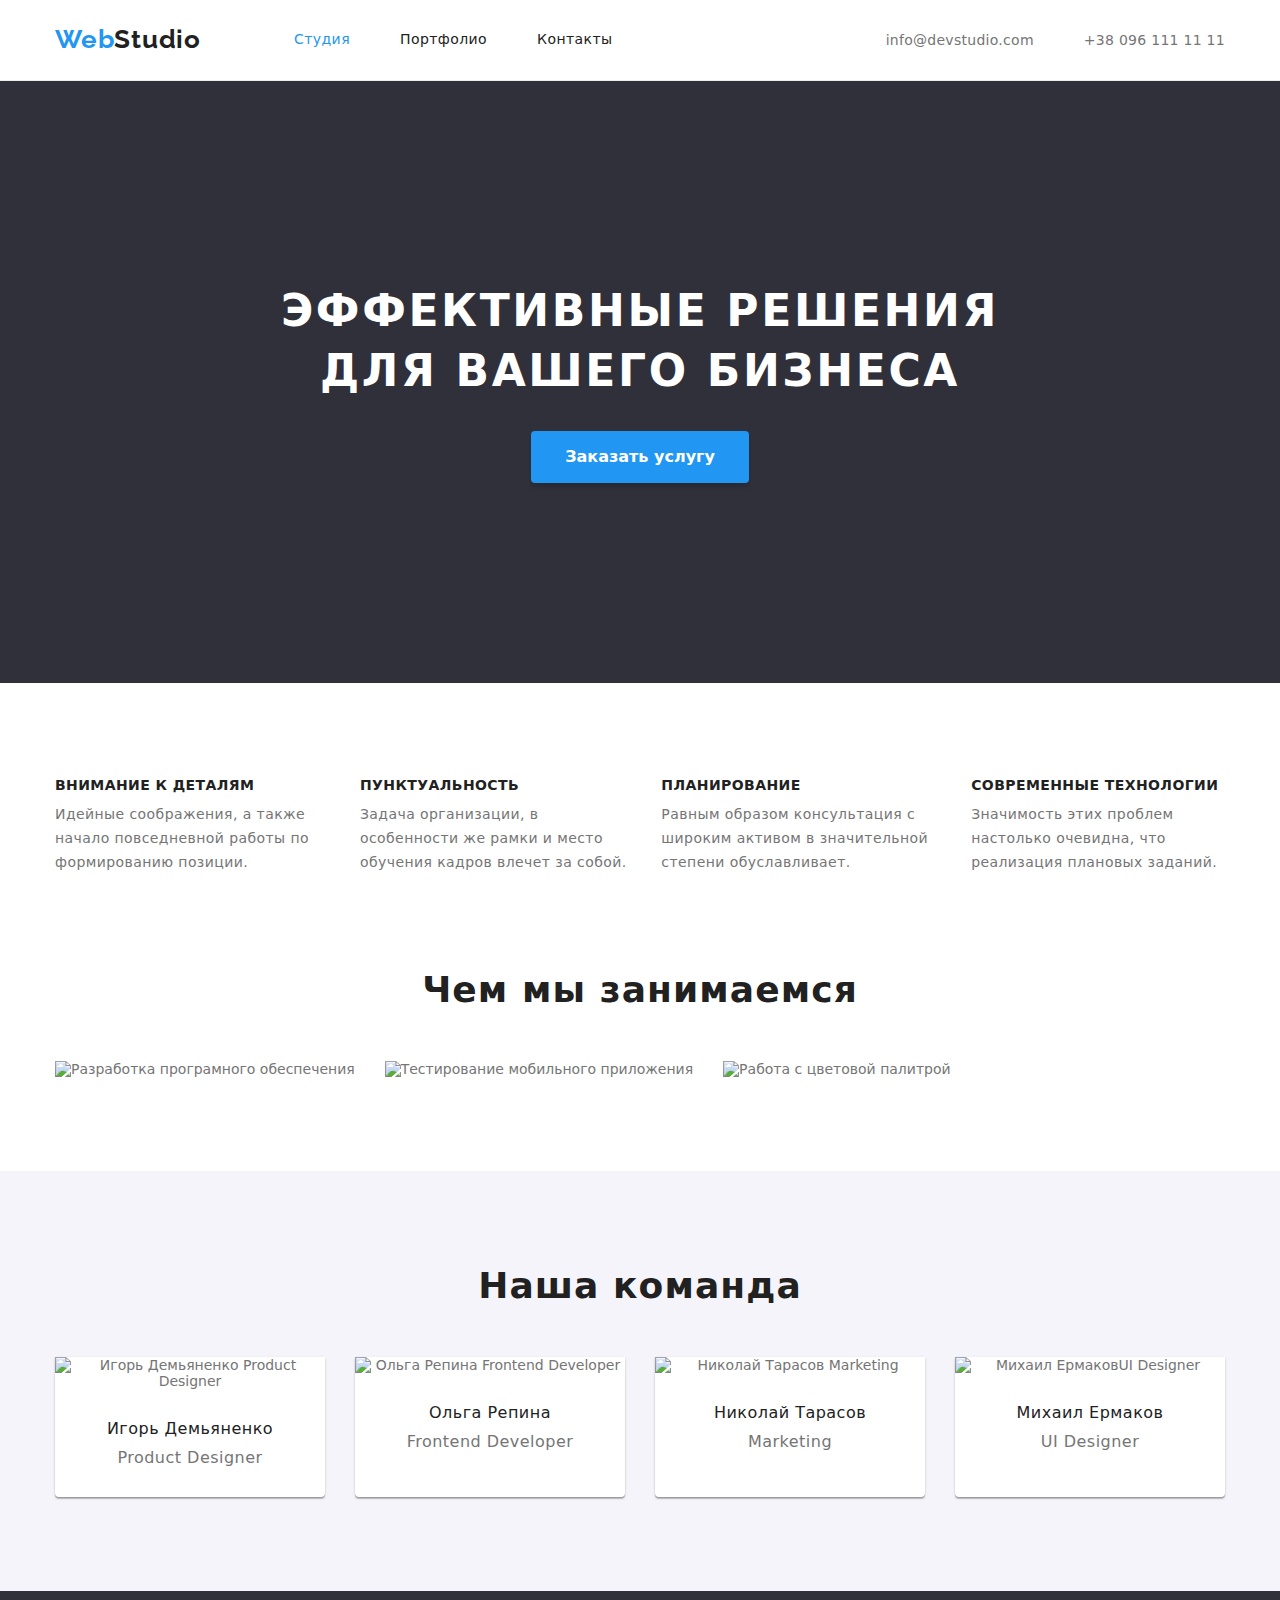
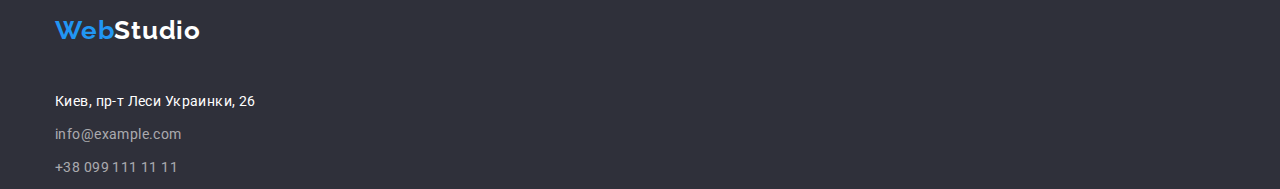
==== commit 2a20f398: "Правки" ====
--- a/index.html
+++ b/index.html
@@ -6,8 +6,6 @@
     <meta name="viewport" content="width=device-width, initial-scale=1.0" />
     <title>Document</title>
     <link rel="stylesheet" href="./css/styles.css" />
-    <link rel="preconnect" href="https://fonts.googleapis.com" />
-    <link rel="preconnect" href="https://fonts.gstatic.com" crossorigin />
     <link rel="preconnect" href="https://fonts.googleapis.com" />
     <link rel="preconnect" href="https://fonts.gstatic.com" crossorigin />
     <link
@@ -120,7 +118,7 @@
             <li class="occupation-item occupation-item-last">
               <img
                 src="../goit-markup-hw-01/images/box3.jpg"
-                alt="Раьота с цветовой палитрой"
+                alt="Работа с цветовой палитрой"
                 width="370"
               />
             </li>
--- a/css/styles.css
+++ b/css/styles.css
@@ -36,9 +36,9 @@
 
 .container {
   margin: 0 auto;
-  width: 1170px;
-  /* padding-left: 15px;
-  padding-right: 15px; */
+  width: 1200px;
+  padding-left: 15px;
+  padding-right: 15px;
 }
 /* Секції */
 .section-padding {
@@ -57,13 +57,12 @@
 header {
   border-bottom: 1px solid var(--border);
 }
-.header-container {
-  margin-top: 24px;
-  margin-bottom: 25px;
-}
 
 .logo {
   margin-right: 93px;
+  display: block;
+  padding-bottom: 24px;
+  padding-top: 24px;
 
   font-family: "Raleway", sans-serif;
   font-weight: 700;
@@ -89,6 +88,7 @@
 .header-list .link {
   padding-bottom: 32px;
   padding-top: 32px;
+  display: block;
 }
 .header-contacts {
   display: flex;
@@ -253,12 +253,18 @@
 .team-icon:not(:last-child) {
   margin-right: 30px;
 }
+.team-icon > img {
+  display: block;
+  max-width: 100%;
+  width: auto;
+}
 
 /* FOOTER */
 footer {
   background-color: var(--background-accent);
 }
-.small-container {
+
+.footer {
   padding-top: 60px;
   padding-bottom: 60px;
 }
@@ -332,10 +338,13 @@
   margin-bottom: -30px;
 }
 .portfolio-item {
-  /* width: 370px; */
+  width: 370px;
   width: calc(100% / 3-30px);
   margin-right: 30px;
   margin-bottom: 30px;
+  border-bottom: 1px solid #eeeeee;
+  border-right: 1px solid #eeeeee;
+  border-left: 1px solid #eeeeee;
 }
 
 .portfolio-header {
@@ -358,4 +367,5 @@
   padding-top: 20px;
   padding-bottom: 20px;
   padding-left: 24px;
-}
+  padding-right: 24px;
+}
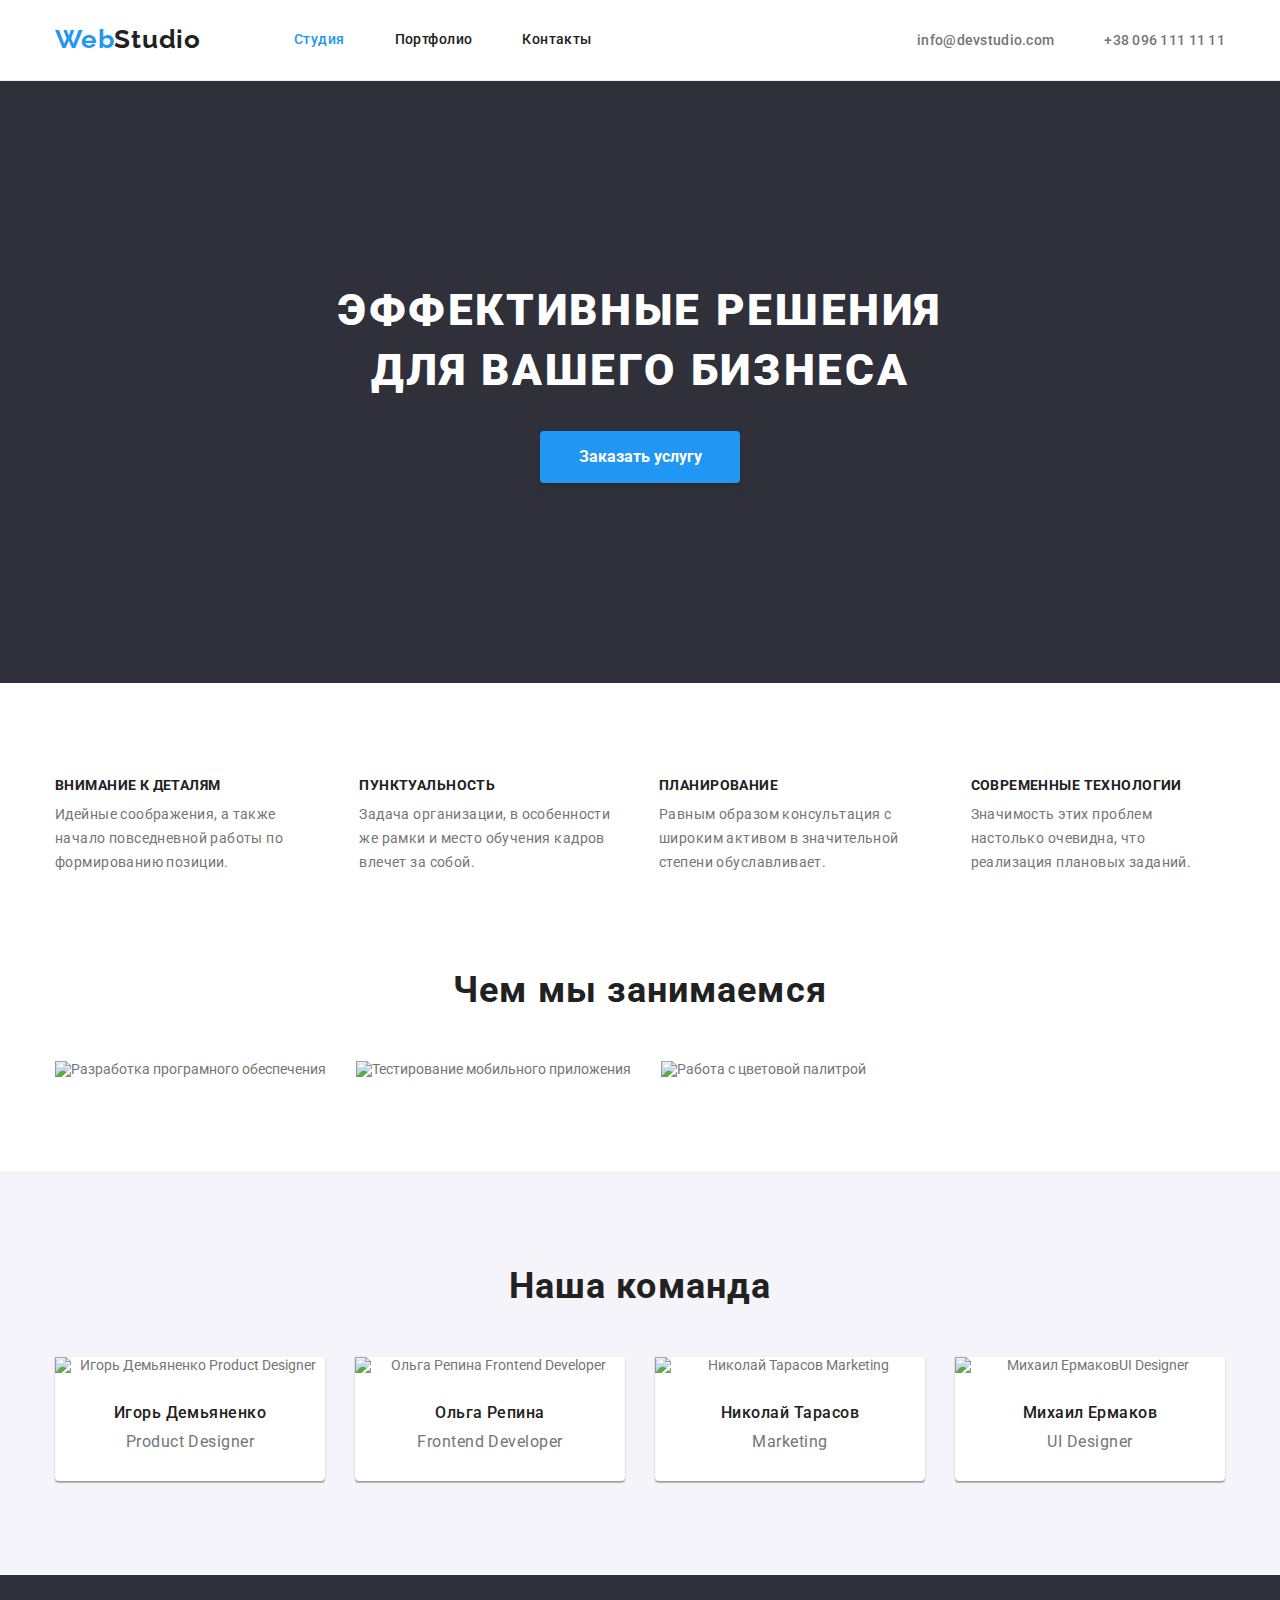
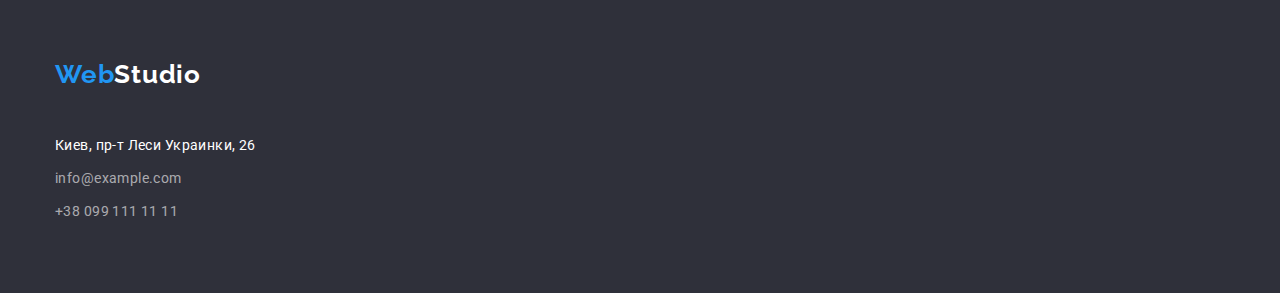
==== commit 52b0d31f: "правки" ====
--- a/index.html
+++ b/index.html
@@ -5,22 +5,25 @@
     <meta http-equiv="X-UA-Compatible" content="IE=edge" />
     <meta name="viewport" content="width=device-width, initial-scale=1.0" />
     <title>Document</title>
-    <link rel="stylesheet" href="./css/styles.css" />
+
+    <link
+      rel="stylesheet"
+      href="https://cdnjs.cloudflare.com/ajax/libs/modern-normalize/1.1.0/modern-normalize.min.css"
+    />
+
     <link rel="preconnect" href="https://fonts.googleapis.com" />
     <link rel="preconnect" href="https://fonts.gstatic.com" crossorigin />
     <link
       href="https://fonts.googleapis.com/css2?family=Raleway:wght@700&family=Roboto:wght@400;500;700;900&display=swap"
       rel="stylesheet"
     />
-    <link
-      rel="stylesheet"
-      href="https://cdnjs.cloudflare.com/ajax/libs/modern-normalize/1.1.0/modern-normalize.min.css"
-    />
+
+    <link rel="stylesheet" href="./css/styles.css" />
   </head>
   <body>
     <!-- Header -->
     <header>
-      <div class="header-container container">
+      <div class="container header-container">
         <nav class="nav">
           <a href="" lang="en" class="logo"
             >Web<span class="studio">Studio</span></a
@@ -180,8 +183,8 @@
       </section>
     </main>
 
-    <footer>
-      <div class="container small-container">
+    <footer class="footer">
+      <div class="container">
         <a href="" lang="en" class="logo logo-bottom"
           >Web<span class="studio-bottom">Studio</span></a
         >
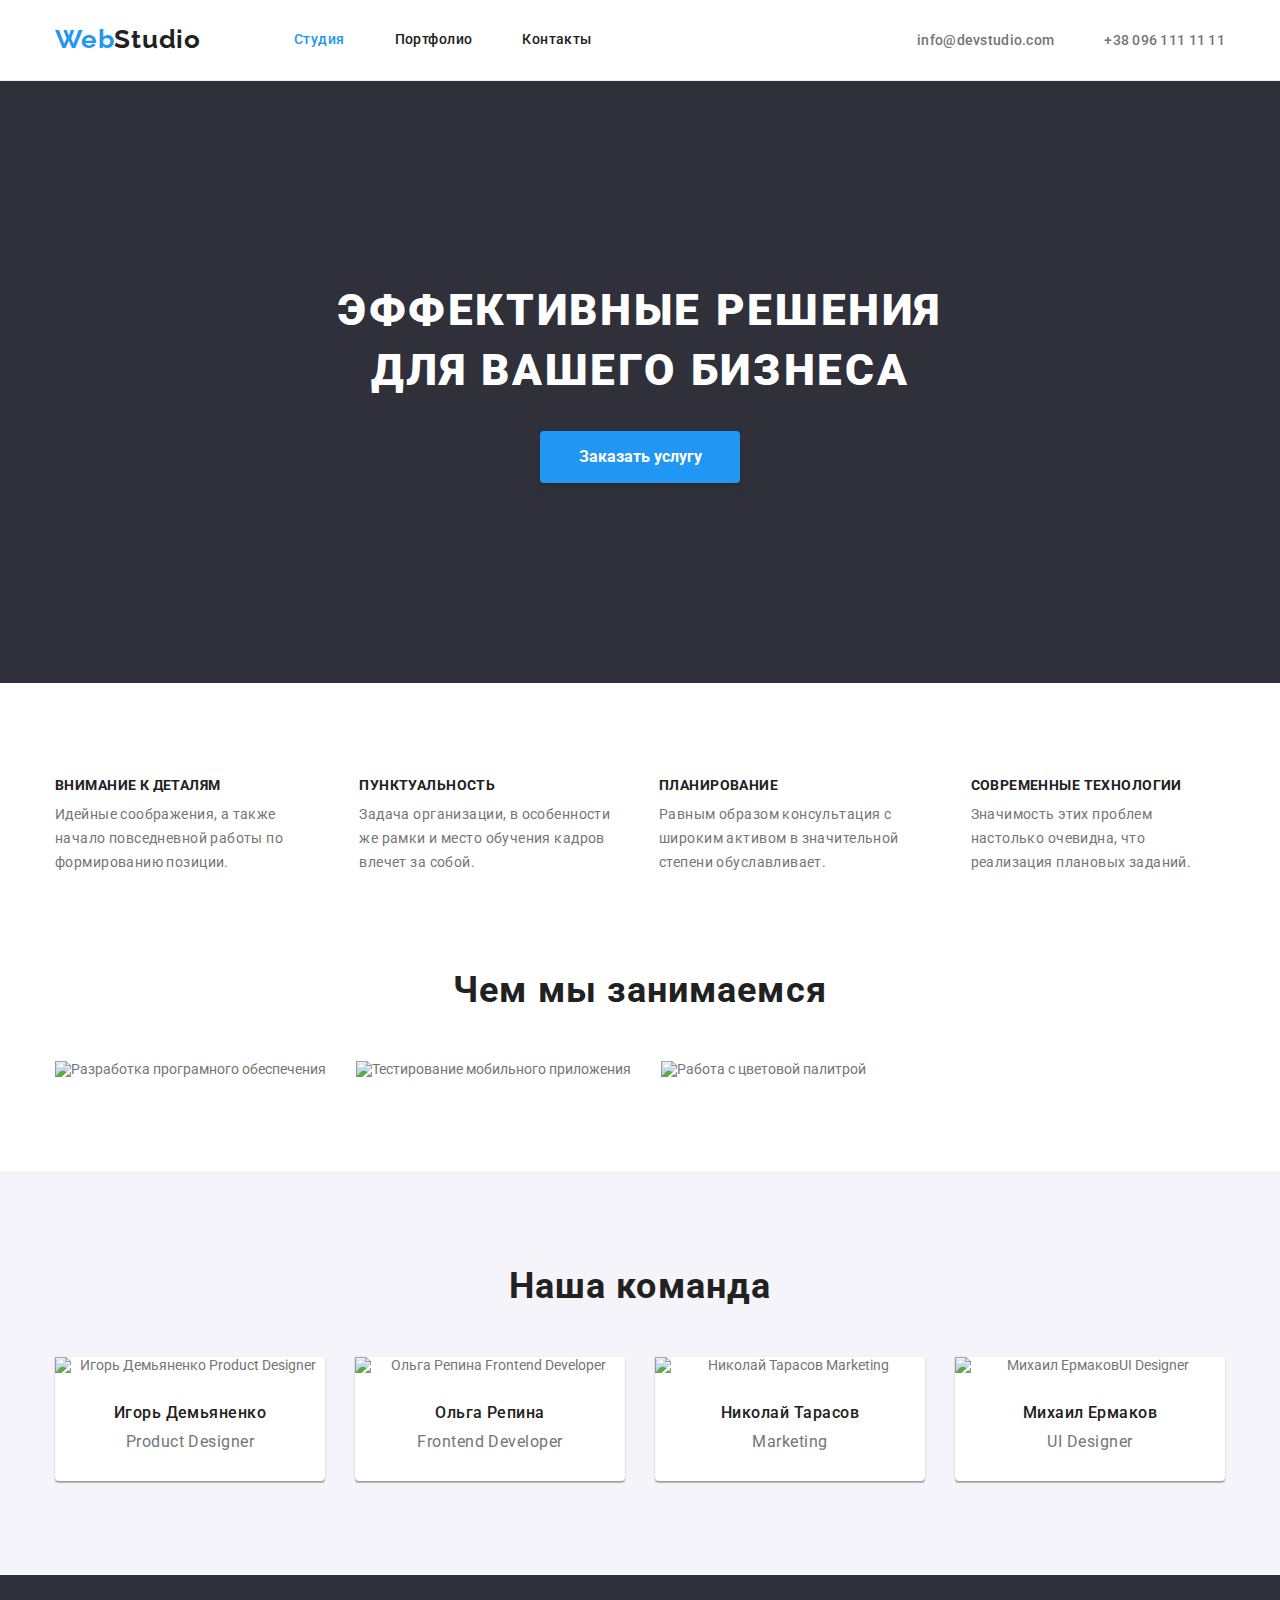
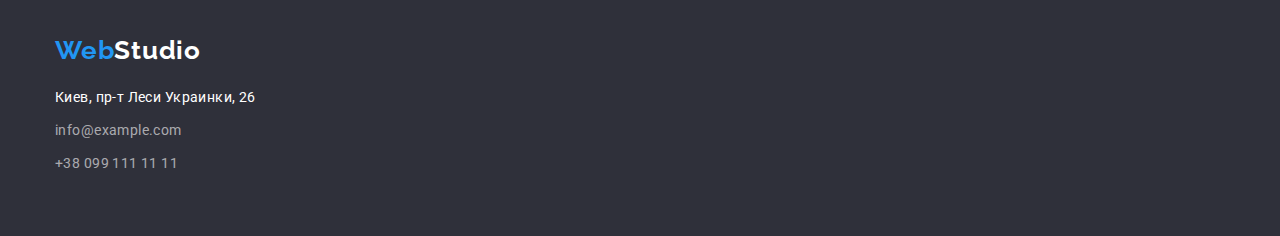
==== commit da51c79b: "правки html css" ====
--- a/index.html
+++ b/index.html
@@ -188,19 +188,19 @@
         <a href="" lang="en" class="logo logo-bottom"
           >Web<span class="studio-bottom">Studio</span></a
         >
-        <address>
+        <address class="address-tag">
           <ul class="list footer-list">
-            <li>
+            <li class="footer-item">
               <a href="" class="footer-link address link"
                 >Киев, пр-т Леси Украинки, 26</a
               >
             </li>
-            <li>
+            <li class="footer-item">
               <a href="mailto:info@example.com " class="footer-link link"
                 >info@example.com</a
               >
             </li>
-            <li>
+            <li class="footer-item">
               <a href="tel:+380991111111" class="footer-link link"
                 >+38 099 111 11 11</a
               >
--- a/css/styles.css
+++ b/css/styles.css
@@ -97,6 +97,10 @@
 .header-contacts > li:not(:last-child) {
   margin-right: 50px;
 }
+.header-contacts .link {
+  padding-bottom: 32px;
+  padding-top: 32px;
+}
 
 .header-container {
   display: flex;
@@ -268,9 +272,14 @@
   padding-top: 60px;
   padding-bottom: 60px;
 }
+.address-tag {
+  font-family: inherit;
+}
 .logo-bottom {
   display: block;
   margin-bottom: 20px;
+  padding: 0;
+  margin-right: 0;
 }
 .footer-link {
   font-weight: 400;
@@ -283,7 +292,13 @@
 }
 .footer-link {
   display: inline-block;
+}
+
+.footer-item {
   margin-bottom: 9px;
+}
+.footer-item:last-child {
+  margin-bottom: 0px;
 }
 
 .footer-link:hover,
@@ -339,12 +354,13 @@
 }
 .portfolio-item {
   width: 370px;
-  width: calc(100% / 3-30px);
+  width: calc(100% / 3 -30px);
   margin-right: 30px;
   margin-bottom: 30px;
-  border-bottom: 1px solid #eeeeee;
-  border-right: 1px solid #eeeeee;
-  border-left: 1px solid #eeeeee;
+}
+.portfolio-img {
+  display: block;
+  max-width: 100%;
 }
 
 .portfolio-header {
@@ -368,4 +384,7 @@
   padding-bottom: 20px;
   padding-left: 24px;
   padding-right: 24px;
-}
+  border-bottom: 1px solid #eeeeee;
+  border-right: 1px solid #eeeeee;
+  border-left: 1px solid #eeeeee;
+}
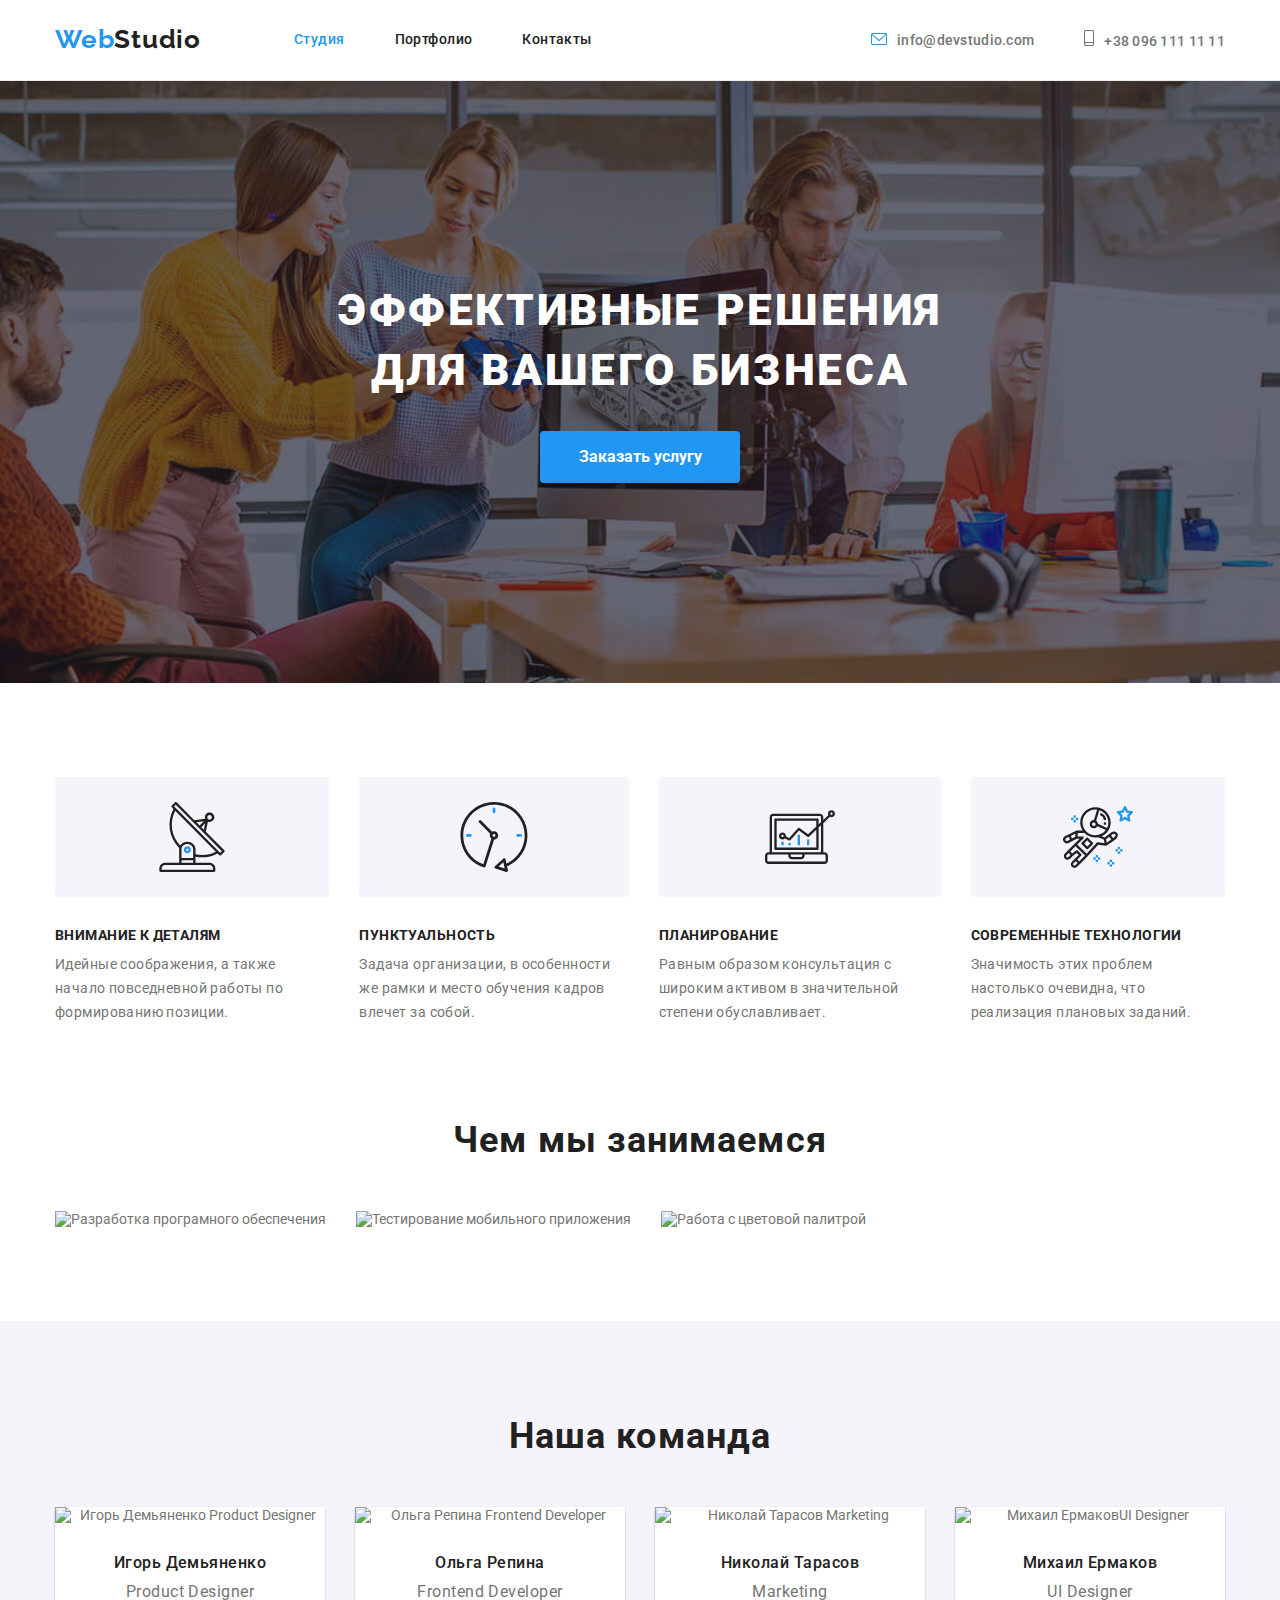
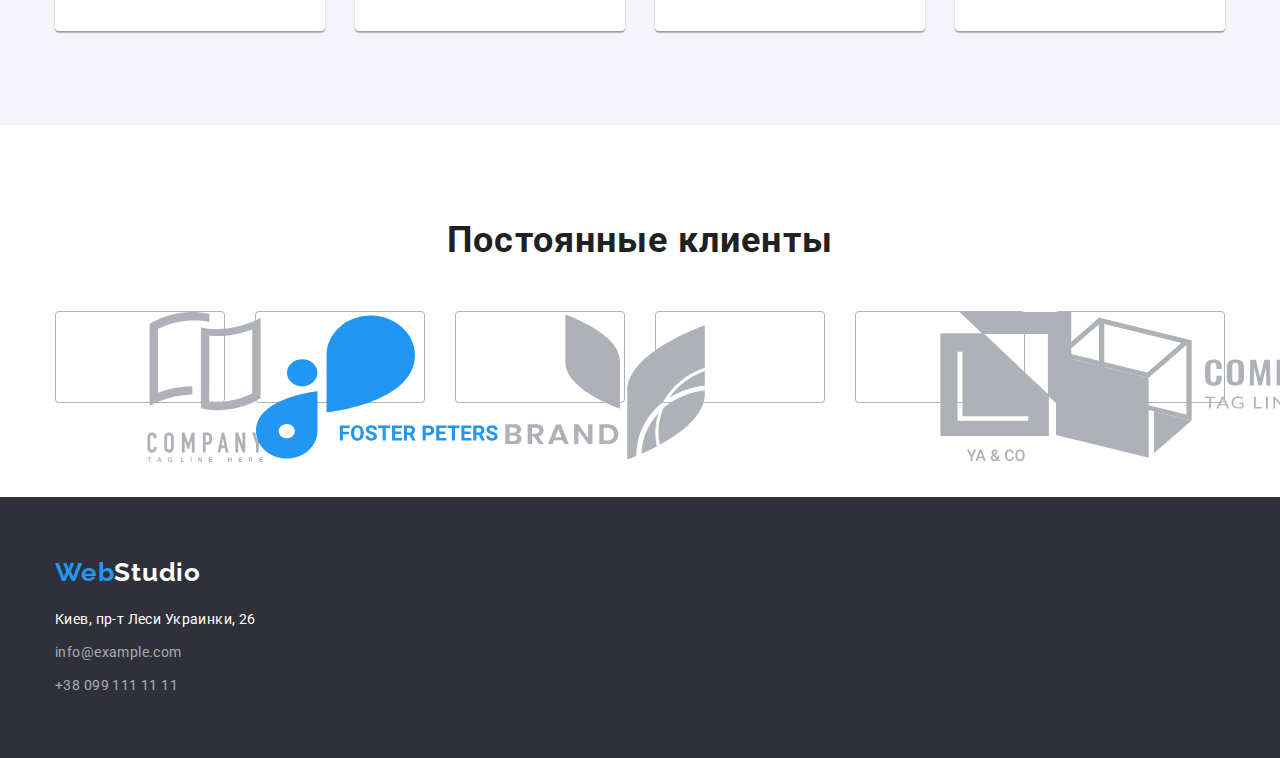
==== commit 2329c44c: "Перенесення попередньої роботи і фони" ====
--- a/index.html
+++ b/index.html
@@ -40,12 +40,17 @@
         </nav>
         <ul class="list header-contacts">
           <li>
-            <a href="mailto:info@devstudio.com" lang="en" class="info link"
+            <a
+              href="mailto:info@devstudio.com"
+              lang="en"
+              class="info link info-mail"
               >info@devstudio.com</a
             >
           </li>
           <li>
-            <a href="tel:+380961111111" class="info link">+38 096 111 11 11</a>
+            <a href="tel:+380961111111" class="info link info-tel"
+              >+38 096 111 11 11</a
+            >
           </li>
         </ul>
       </div>
@@ -68,7 +73,7 @@
         <div class="container">
           <h2 hidden>Features</h2>
           <ul class="list features-list">
-            <li class="features-item">
+            <li class="features-item icon-antenna">
               <h3 class="features-header">Внимание к деталям</h3>
               <p class="features-text">
                 Идейные соображения, а также начало повседневной работы по
@@ -177,6 +182,61 @@
                 <h3 class="team-name">Михаил Ермаков</h3>
                 <p lang="en" class="team-text">UI Designer</p>
               </div>
+            </li>
+          </ul>
+        </div>
+      </section>
+      <!-- CLIENTS -->
+      <section class="clients section">
+        <div class="container">
+          <h2 class="clients-title">Постоянные клиенты</h2>
+          <ul class="clients-list">
+            <li class="clients-item list">
+              <a href="" class="clients-link link">
+                <svg class="clients-svg">
+                  <use href="./images/sprite.svg#group-1"></use>
+                </svg>
+              </a>
+            </li>
+
+            <li class="clients-item list">
+              <a href="" class="clients-link link">
+                <svg class="clients-svg">
+                  <use href="./images/sprite.svg#group-2"></use>
+                </svg>
+              </a>
+            </li>
+
+            <li class="clients-item list">
+              <a href="" class="clients-link link">
+                <svg class="clients-svg">
+                  <use href="./images/sprite.svg#group-3"></use>
+                </svg>
+              </a>
+            </li>
+
+            <li class="clients-item list">
+              <a href="" class="clients-link link">
+                <svg class="clients-svg">
+                  <use href="./images/sprite.svg#group-4"></use>
+                </svg>
+              </a>
+            </li>
+
+            <li class="clients-item list">
+              <a href="" class="clients-link link">
+                <svg class="clients-svg">
+                  <use href="./images/sprite.svg#group-5"></use>
+                </svg>
+              </a>
+            </li>
+
+            <li class="clients-item list">
+              <a href="" class="clients-link link">
+                <svg class="clients-svg">
+                  <use href="./images/sprite.svg#group-6"></use>
+                </svg>
+              </a>
             </li>
           </ul>
         </div>
--- a/css/styles.css
+++ b/css/styles.css
@@ -79,6 +79,23 @@
   display: flex;
   align-items: center;
 }
+.info::before {
+  content: "";
+  display: inline-block;
+  background-size: contain;
+  background-size: contain;
+  margin-right: 10px;
+}
+.info-mail::before {
+  background-image: url(../svg/envelope.svg);
+  width: 16px;
+  height: 12px;
+}
+.info-tel::before {
+  background-image: url(../svg/smartphone.svg);
+  width: 10px;
+  height: 16px;
+}
 .header-list > li:not(:last-child) {
   margin-right: 50px;
 }
@@ -137,7 +154,19 @@
 /* Hero */
 .hero {
   background-color: var(--background-accent);
-  text-align: center;
+  background-image: linear-gradient(
+      to right,
+      rgba(47, 48, 58, 0.4),
+      rgba(47, 48, 58, 0.4)
+    ),
+    url(../images/main-background.jpg);
+
+  text-align: center;
+  height: 600;
+  max-width: 1600px;
+  background-size: cover;
+  margin: 0 auto;
+  background-position: center;
 }
 .hero-title {
   margin-bottom: 30px;
@@ -192,6 +221,37 @@
   width: calc((100%-3 * 30px) / 4);
   margin-right: 30px;
 }
+.features-item::before {
+  content: "";
+  display: block;
+  height: 120px;
+  background-size: contain;
+  background-repeat: no-repeat;
+  background-position: center;
+  background: #f5f4fa;
+  border-radius: 4px;
+  margin-bottom: 30px;
+}
+.features-item:nth-child(1)::before {
+  background-image: url(../images/antenna\ 1.svg);
+  background-repeat: no-repeat;
+  background-position: center;
+}
+.features-item:nth-child(2)::before {
+  background-image: url(../images/clock\ 1.svg);
+  background-repeat: no-repeat;
+  background-position: center;
+}
+.features-item:nth-child(3)::before {
+  background-image: url(../images/diagram\ 1.svg);
+  background-repeat: no-repeat;
+  background-position: center;
+}
+.features-item:nth-child(4)::before {
+  background-image: url(../images/astronaut\ 1.svg);
+  background-repeat: no-repeat;
+  background-position: center;
+}
 .features-item:last-child {
   margin-right: 0;
 }
@@ -245,6 +305,7 @@
 .team-content {
   padding: 30px;
 }
+
 .team-icon {
   width: 270px;
   /* padding-bottom: 30px; */
@@ -261,6 +322,39 @@
   display: block;
   max-width: 100%;
   width: auto;
+}
+/* CLIENTS */
+.clients-title {
+  font-weight: 700;
+  font-size: 36px;
+  line-height: 42px;
+  text-align: center;
+  letter-spacing: 0.03em;
+  justify-content: center;
+  color: var(--headers-text);
+  margin-bottom: 50px;
+}
+.clients-list {
+  display: flex;
+  flex-wrap: wrap;
+}
+.clients-link {
+  display: inline-block;
+}
+.clients-item {
+  width: 170px;
+  height: 92px;
+}
+.clients-item {
+  margin-right: 30px;
+  border: 1px solid #afb1b8;
+  border-radius: 4px;
+}
+.clients-item:last-child {
+  margin-right: 0px;
+}
+.clients-svg {
+  fill: black;
 }
 
 /* FOOTER */
@@ -341,6 +435,11 @@
 .button {
   padding: 6px 22px;
 }
+.button:hover,
+.button:focus {
+  box-shadow: 0px 3px 1px rgba(0, 0, 0, 0.1), 0px 1px 2px rgba(0, 0, 0, 0.08),
+    0px 2px 2px rgba(0, 0, 0, 0.12);
+}
 .buttons > li {
   margin-right: 8px;
 }
@@ -357,6 +456,11 @@
   width: calc(100% / 3 -30px);
   margin-right: 30px;
   margin-bottom: 30px;
+}
+.portfolio-item:hover,
+.portfolio-item:focus {
+  box-shadow: 0px 1px 1px rgba(0, 0, 0, 0.12), 0px 4px 4px rgba(0, 0, 0, 0.06),
+    1px 4px 6px rgba(0, 0, 0, 0.16);
 }
 .portfolio-img {
   display: block;
